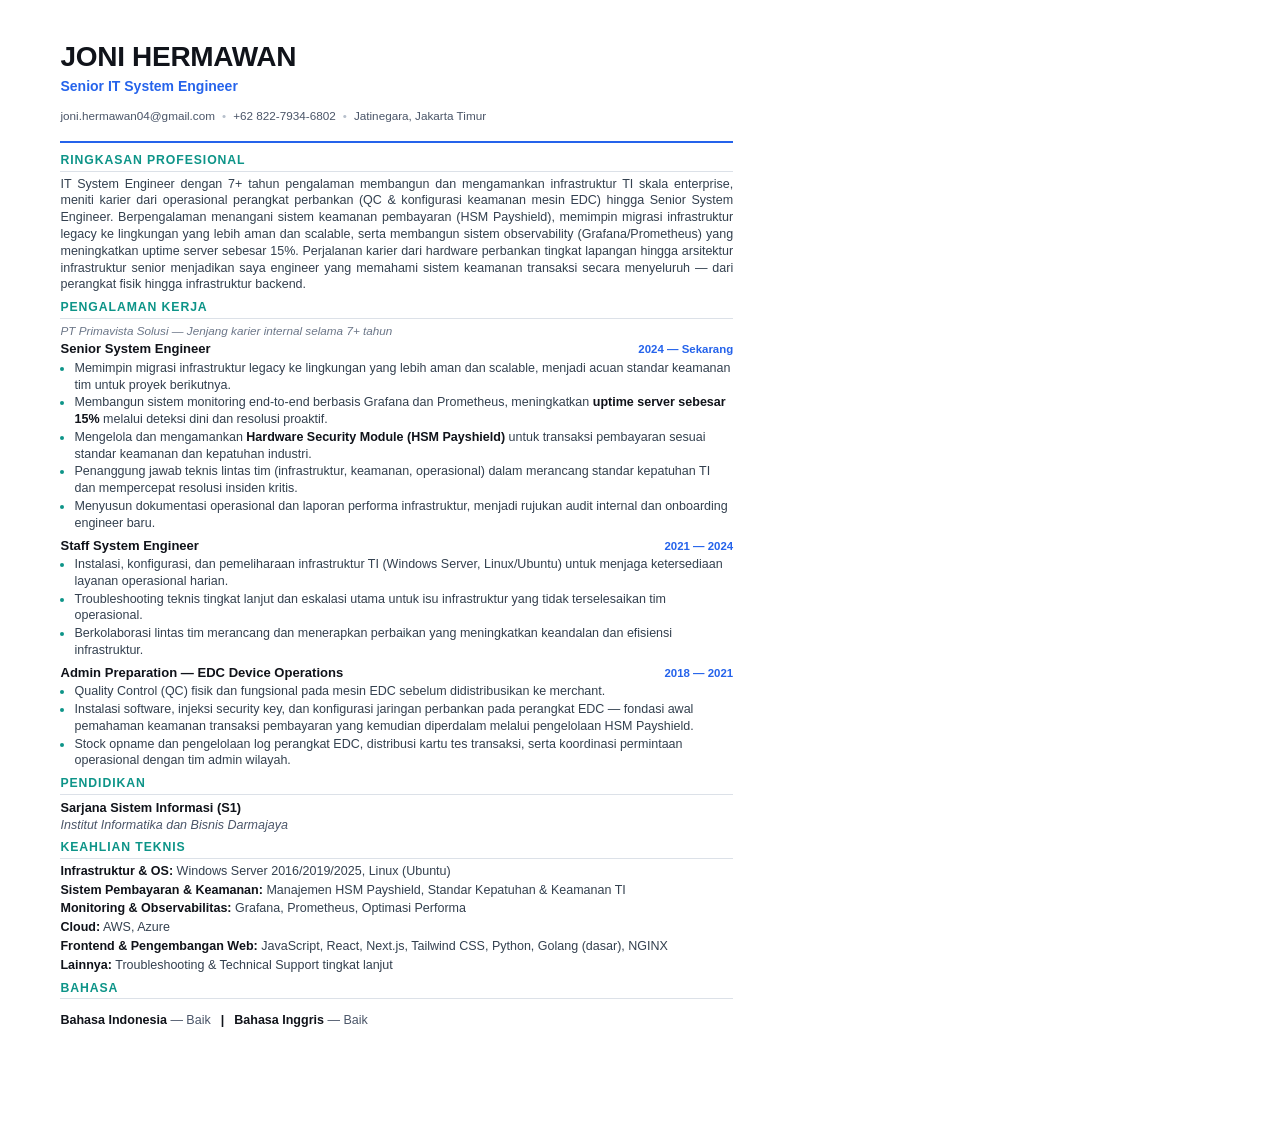
==== assets/cv/cv-source.html @ 0c2f54ac "Initial portfolio site" ====
<!DOCTYPE html>
<html lang="id">
<head>
<meta charset="UTF-8" />
<title>CV Joni Hermawan</title>
<style>
  @page { size: A4; margin: 0; }
  * { box-sizing: border-box; }
  html, body {
    margin: 0; padding: 0;
    font-family: 'Inter', Arial, Helvetica, sans-serif;
    color: #1a1f29;
    font-size: 9.4pt;
    line-height: 1.34;
    -webkit-print-color-adjust: exact;
    print-color-adjust: exact;
  }
  .page {
    width: 210mm;
    min-height: 297mm;
    padding: 10mm 16mm 8mm 16mm;
  }

  /* Header */
  .header { padding-bottom: 6px; border-bottom: 2.5px solid #2563eb; margin-bottom: 9px; }
  .name { font-size: 21pt; font-weight: 800; letter-spacing: -0.3px; color: #10131a; margin: 0; }
  .role { font-size: 10.5pt; font-weight: 600; color: #2563eb; margin: 2px 0 5px 0; }
  .contact-line { font-size: 8.8pt; color: #4a5568; }
  .contact-line span { white-space: nowrap; }
  .contact-sep { color: #b7c0cc; margin: 0 7px; }

  /* Section */
  .section { margin-bottom: 6px; }
  .section-title {
    font-size: 9.2pt; font-weight: 800; letter-spacing: 0.9px; text-transform: uppercase;
    color: #0d9488; margin: 0 0 4px 0; padding-bottom: 2px; border-bottom: 1px solid #dce1e8;
  }

  .summary { color: #33404f; text-align: justify; margin: 0; }

  /* Experience */
  .job { margin-bottom: 5px; }
  .job:last-child { margin-bottom: 0; }
  .job-company { font-size: 8.8pt; color: #6b7688; font-style: italic; margin: 0 0 2px 0; }
  .job-head { display: flex; justify-content: space-between; align-items: baseline; gap: 10px; }
  .job-title { font-size: 9.8pt; font-weight: 700; color: #10131a; }
  .job-period { font-size: 8.6pt; font-weight: 700; color: #2563eb; white-space: nowrap; }
  ul.bullets { margin: 2px 0 0 0; padding-left: 14px; }
  ul.bullets li { margin-bottom: 1px; color: #33404f; }
  ul.bullets li::marker { color: #0d9488; }
  ul.bullets li strong { color: #10131a; }

  /* Education */
  .edu-title { font-size: 9.6pt; font-weight: 700; color: #10131a; margin: 0; }
  .edu-sub { color: #4a5568; font-style: italic; margin: 1px 0 0 0; }

  /* Skills */
  .skill-row { margin: 0 0 2px 0; }
  .skill-cat { font-weight: 700; color: #10131a; }
  .skill-val { color: #33404f; }

  /* Languages */
  .lang-row span { font-weight: 700; color: #10131a; }
  .lang-row .lvl { font-weight: 400; color: #4a5568; }
  .lang-sep { color: #b7c0cc; margin: 0 10px; }
</style>
</head>
<body>
<div class="page">

  <div class="header">
    <p class="name">JONI HERMAWAN</p>
    <p class="role">Senior IT System Engineer</p>
    <p class="contact-line">
      <span>joni.hermawan04@gmail.com</span><span class="contact-sep">•</span><span>+62 822-7934-6802</span><span class="contact-sep">•</span><span>Jatinegara, Jakarta Timur</span>
    </p>
  </div>

  <div class="section">
    <p class="section-title">Ringkasan Profesional</p>
    <p class="summary">IT System Engineer dengan 7+ tahun pengalaman membangun dan mengamankan infrastruktur TI skala enterprise, meniti karier dari operasional perangkat perbankan (QC &amp; konfigurasi keamanan mesin EDC) hingga Senior System Engineer. Berpengalaman menangani sistem keamanan pembayaran (HSM Payshield), memimpin migrasi infrastruktur legacy ke lingkungan yang lebih aman dan scalable, serta membangun sistem observability (Grafana/Prometheus) yang meningkatkan uptime server sebesar 15%. Perjalanan karier dari hardware perbankan tingkat lapangan hingga arsitektur infrastruktur senior menjadikan saya engineer yang memahami sistem keamanan transaksi secara menyeluruh — dari perangkat fisik hingga infrastruktur backend.</p>
  </div>

  <div class="section">
    <p class="section-title">Pengalaman Kerja</p>

    <div class="job">
      <p class="job-company">PT Primavista Solusi — Jenjang karier internal selama 7+ tahun</p>
      <div class="job-head">
        <span class="job-title">Senior System Engineer</span>
        <span class="job-period">2024 — Sekarang</span>
      </div>
      <ul class="bullets">
        <li>Memimpin migrasi infrastruktur legacy ke lingkungan yang lebih aman dan scalable, menjadi acuan standar keamanan tim untuk proyek berikutnya.</li>
        <li>Membangun sistem monitoring end-to-end berbasis Grafana dan Prometheus, meningkatkan <strong>uptime server sebesar 15%</strong> melalui deteksi dini dan resolusi proaktif.</li>
        <li>Mengelola dan mengamankan <strong>Hardware Security Module (HSM Payshield)</strong> untuk transaksi pembayaran sesuai standar keamanan dan kepatuhan industri.</li>
        <li>Penanggung jawab teknis lintas tim (infrastruktur, keamanan, operasional) dalam merancang standar kepatuhan TI dan mempercepat resolusi insiden kritis.</li>
        <li>Menyusun dokumentasi operasional dan laporan performa infrastruktur, menjadi rujukan audit internal dan onboarding engineer baru.</li>
      </ul>
    </div>

    <div class="job">
      <div class="job-head">
        <span class="job-title">Staff System Engineer</span>
        <span class="job-period">2021 — 2024</span>
      </div>
      <ul class="bullets">
        <li>Instalasi, konfigurasi, dan pemeliharaan infrastruktur TI (Windows Server, Linux/Ubuntu) untuk menjaga ketersediaan layanan operasional harian.</li>
        <li>Troubleshooting teknis tingkat lanjut dan eskalasi utama untuk isu infrastruktur yang tidak terselesaikan tim operasional.</li>
        <li>Berkolaborasi lintas tim merancang dan menerapkan perbaikan yang meningkatkan keandalan dan efisiensi infrastruktur.</li>
      </ul>
    </div>

    <div class="job">
      <div class="job-head">
        <span class="job-title">Admin Preparation — EDC Device Operations</span>
        <span class="job-period">2018 — 2021</span>
      </div>
      <ul class="bullets">
        <li>Quality Control (QC) fisik dan fungsional pada mesin EDC sebelum didistribusikan ke merchant.</li>
        <li>Instalasi software, injeksi security key, dan konfigurasi jaringan perbankan pada perangkat EDC — fondasi awal pemahaman keamanan transaksi pembayaran yang kemudian diperdalam melalui pengelolaan HSM Payshield.</li>
        <li>Stock opname dan pengelolaan log perangkat EDC, distribusi kartu tes transaksi, serta koordinasi permintaan operasional dengan tim admin wilayah.</li>
      </ul>
    </div>
  </div>

  <div class="section">
    <p class="section-title">Pendidikan</p>
    <p class="edu-title">Sarjana Sistem Informasi (S1)</p>
    <p class="edu-sub">Institut Informatika dan Bisnis Darmajaya</p>
  </div>

  <div class="section">
    <p class="section-title">Keahlian Teknis</p>
    <p class="skill-row"><span class="skill-cat">Infrastruktur &amp; OS:</span> <span class="skill-val">Windows Server 2016/2019/2025, Linux (Ubuntu)</span></p>
    <p class="skill-row"><span class="skill-cat">Sistem Pembayaran &amp; Keamanan:</span> <span class="skill-val">Manajemen HSM Payshield, Standar Kepatuhan &amp; Keamanan TI</span></p>
    <p class="skill-row"><span class="skill-cat">Monitoring &amp; Observabilitas:</span> <span class="skill-val">Grafana, Prometheus, Optimasi Performa</span></p>
    <p class="skill-row"><span class="skill-cat">Cloud:</span> <span class="skill-val">AWS, Azure</span></p>
    <p class="skill-row"><span class="skill-cat">Frontend &amp; Pengembangan Web:</span> <span class="skill-val">JavaScript, React, Next.js, Tailwind CSS, Python, Golang (dasar), NGINX</span></p>
    <p class="skill-row"><span class="skill-cat">Lainnya:</span> <span class="skill-val">Troubleshooting &amp; Technical Support tingkat lanjut</span></p>
  </div>

  <div class="section">
    <p class="section-title">Bahasa</p>
    <p class="lang-row"><span>Bahasa Indonesia</span> <span class="lvl">— Baik</span><span class="lang-sep">|</span><span>Bahasa Inggris</span> <span class="lvl">— Baik</span></p>
  </div>

</div>
</body>
</html>
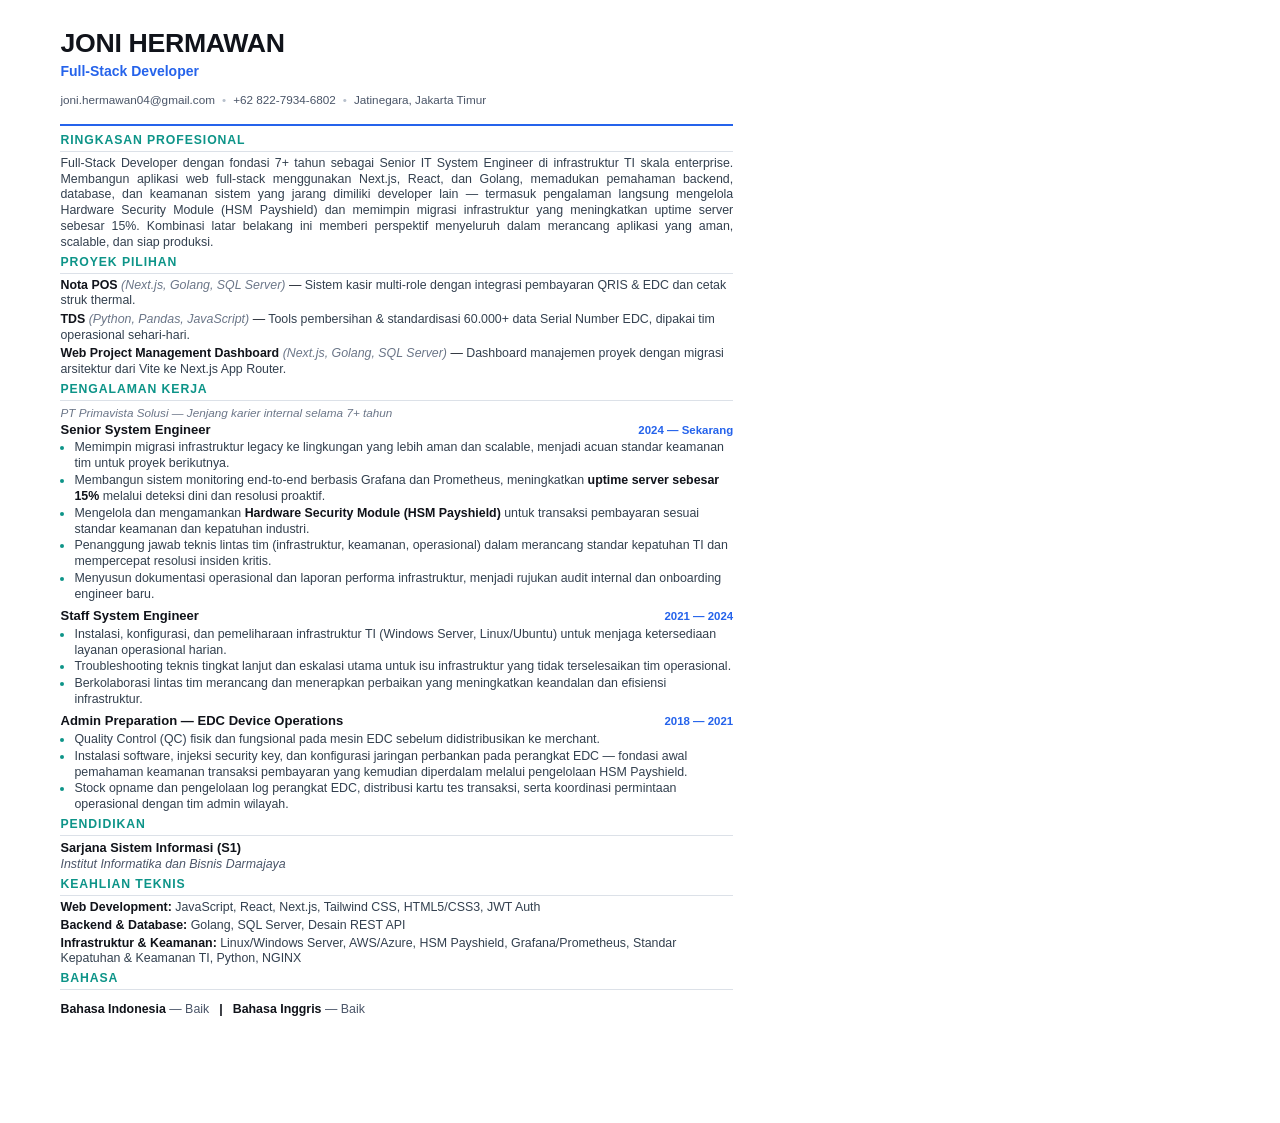
==== commit f3f11183: "Realign CV with Full-Stack Developer positioning" ====
--- a/assets/cv/cv-source.html
+++ b/assets/cv/cv-source.html
@@ -10,27 +10,27 @@
     margin: 0; padding: 0;
     font-family: 'Inter', Arial, Helvetica, sans-serif;
     color: #1a1f29;
-    font-size: 9.4pt;
-    line-height: 1.34;
+    font-size: 9.3pt;
+    line-height: 1.28;
     -webkit-print-color-adjust: exact;
     print-color-adjust: exact;
   }
   .page {
     width: 210mm;
     min-height: 297mm;
-    padding: 10mm 16mm 8mm 16mm;
+    padding: 7mm 16mm 5mm 16mm;
   }
 
   /* Header */
-  .header { padding-bottom: 6px; border-bottom: 2.5px solid #2563eb; margin-bottom: 9px; }
-  .name { font-size: 21pt; font-weight: 800; letter-spacing: -0.3px; color: #10131a; margin: 0; }
-  .role { font-size: 10.5pt; font-weight: 600; color: #2563eb; margin: 2px 0 5px 0; }
+  .header { padding-bottom: 5px; border-bottom: 2.5px solid #2563eb; margin-bottom: 7px; }
+  .name { font-size: 20pt; font-weight: 800; letter-spacing: -0.3px; color: #10131a; margin: 0; }
+  .role { font-size: 10.5pt; font-weight: 600; color: #2563eb; margin: 2px 0 4px 0; }
   .contact-line { font-size: 8.8pt; color: #4a5568; }
   .contact-line span { white-space: nowrap; }
   .contact-sep { color: #b7c0cc; margin: 0 7px; }
 
   /* Section */
-  .section { margin-bottom: 6px; }
+  .section { margin-bottom: 4px; }
   .section-title {
     font-size: 9.2pt; font-weight: 800; letter-spacing: 0.9px; text-transform: uppercase;
     color: #0d9488; margin: 0 0 4px 0; padding-bottom: 2px; border-bottom: 1px solid #dce1e8;
@@ -59,6 +59,12 @@
   .skill-cat { font-weight: 700; color: #10131a; }
   .skill-val { color: #33404f; }
 
+  /* Projects */
+  .project-row { margin: 0 0 2.5px 0; }
+  .project-name { font-weight: 700; color: #10131a; }
+  .project-tech { color: #6b7688; font-style: italic; }
+  .project-desc { color: #33404f; }
+
   /* Languages */
   .lang-row span { font-weight: 700; color: #10131a; }
   .lang-row .lvl { font-weight: 400; color: #4a5568; }
@@ -70,7 +76,7 @@
 
   <div class="header">
     <p class="name">JONI HERMAWAN</p>
-    <p class="role">Senior IT System Engineer</p>
+    <p class="role">Full-Stack Developer</p>
     <p class="contact-line">
       <span>joni.hermawan04@gmail.com</span><span class="contact-sep">•</span><span>+62 822-7934-6802</span><span class="contact-sep">•</span><span>Jatinegara, Jakarta Timur</span>
     </p>
@@ -78,7 +84,14 @@
 
   <div class="section">
     <p class="section-title">Ringkasan Profesional</p>
-    <p class="summary">IT System Engineer dengan 7+ tahun pengalaman membangun dan mengamankan infrastruktur TI skala enterprise, meniti karier dari operasional perangkat perbankan (QC &amp; konfigurasi keamanan mesin EDC) hingga Senior System Engineer. Berpengalaman menangani sistem keamanan pembayaran (HSM Payshield), memimpin migrasi infrastruktur legacy ke lingkungan yang lebih aman dan scalable, serta membangun sistem observability (Grafana/Prometheus) yang meningkatkan uptime server sebesar 15%. Perjalanan karier dari hardware perbankan tingkat lapangan hingga arsitektur infrastruktur senior menjadikan saya engineer yang memahami sistem keamanan transaksi secara menyeluruh — dari perangkat fisik hingga infrastruktur backend.</p>
+    <p class="summary">Full-Stack Developer dengan fondasi 7+ tahun sebagai Senior IT System Engineer di infrastruktur TI skala enterprise. Membangun aplikasi web full-stack menggunakan Next.js, React, dan Golang, memadukan pemahaman backend, database, dan keamanan sistem yang jarang dimiliki developer lain — termasuk pengalaman langsung mengelola Hardware Security Module (HSM Payshield) dan memimpin migrasi infrastruktur yang meningkatkan uptime server sebesar 15%. Kombinasi latar belakang ini memberi perspektif menyeluruh dalam merancang aplikasi yang aman, scalable, dan siap produksi.</p>
+  </div>
+
+  <div class="section">
+    <p class="section-title">Proyek Pilihan</p>
+    <p class="project-row"><span class="project-name">Nota POS</span> <span class="project-tech">(Next.js, Golang, SQL Server)</span> — <span class="project-desc">Sistem kasir multi-role dengan integrasi pembayaran QRIS &amp; EDC dan cetak struk thermal.</span></p>
+    <p class="project-row"><span class="project-name">TDS</span> <span class="project-tech">(Python, Pandas, JavaScript)</span> — <span class="project-desc">Tools pembersihan &amp; standardisasi 60.000+ data Serial Number EDC, dipakai tim operasional sehari-hari.</span></p>
+    <p class="project-row"><span class="project-name">Web Project Management Dashboard</span> <span class="project-tech">(Next.js, Golang, SQL Server)</span> — <span class="project-desc">Dashboard manajemen proyek dengan migrasi arsitektur dari Vite ke Next.js App Router.</span></p>
   </div>
 
   <div class="section">
@@ -132,12 +145,9 @@
 
   <div class="section">
     <p class="section-title">Keahlian Teknis</p>
-    <p class="skill-row"><span class="skill-cat">Infrastruktur &amp; OS:</span> <span class="skill-val">Windows Server 2016/2019/2025, Linux (Ubuntu)</span></p>
-    <p class="skill-row"><span class="skill-cat">Sistem Pembayaran &amp; Keamanan:</span> <span class="skill-val">Manajemen HSM Payshield, Standar Kepatuhan &amp; Keamanan TI</span></p>
-    <p class="skill-row"><span class="skill-cat">Monitoring &amp; Observabilitas:</span> <span class="skill-val">Grafana, Prometheus, Optimasi Performa</span></p>
-    <p class="skill-row"><span class="skill-cat">Cloud:</span> <span class="skill-val">AWS, Azure</span></p>
-    <p class="skill-row"><span class="skill-cat">Frontend &amp; Pengembangan Web:</span> <span class="skill-val">JavaScript, React, Next.js, Tailwind CSS, Python, Golang (dasar), NGINX</span></p>
-    <p class="skill-row"><span class="skill-cat">Lainnya:</span> <span class="skill-val">Troubleshooting &amp; Technical Support tingkat lanjut</span></p>
+    <p class="skill-row"><span class="skill-cat">Web Development:</span> <span class="skill-val">JavaScript, React, Next.js, Tailwind CSS, HTML5/CSS3, JWT Auth</span></p>
+    <p class="skill-row"><span class="skill-cat">Backend &amp; Database:</span> <span class="skill-val">Golang, SQL Server, Desain REST API</span></p>
+    <p class="skill-row"><span class="skill-cat">Infrastruktur &amp; Keamanan:</span> <span class="skill-val">Linux/Windows Server, AWS/Azure, HSM Payshield, Grafana/Prometheus, Standar Kepatuhan &amp; Keamanan TI, Python, NGINX</span></p>
   </div>
 
   <div class="section">
